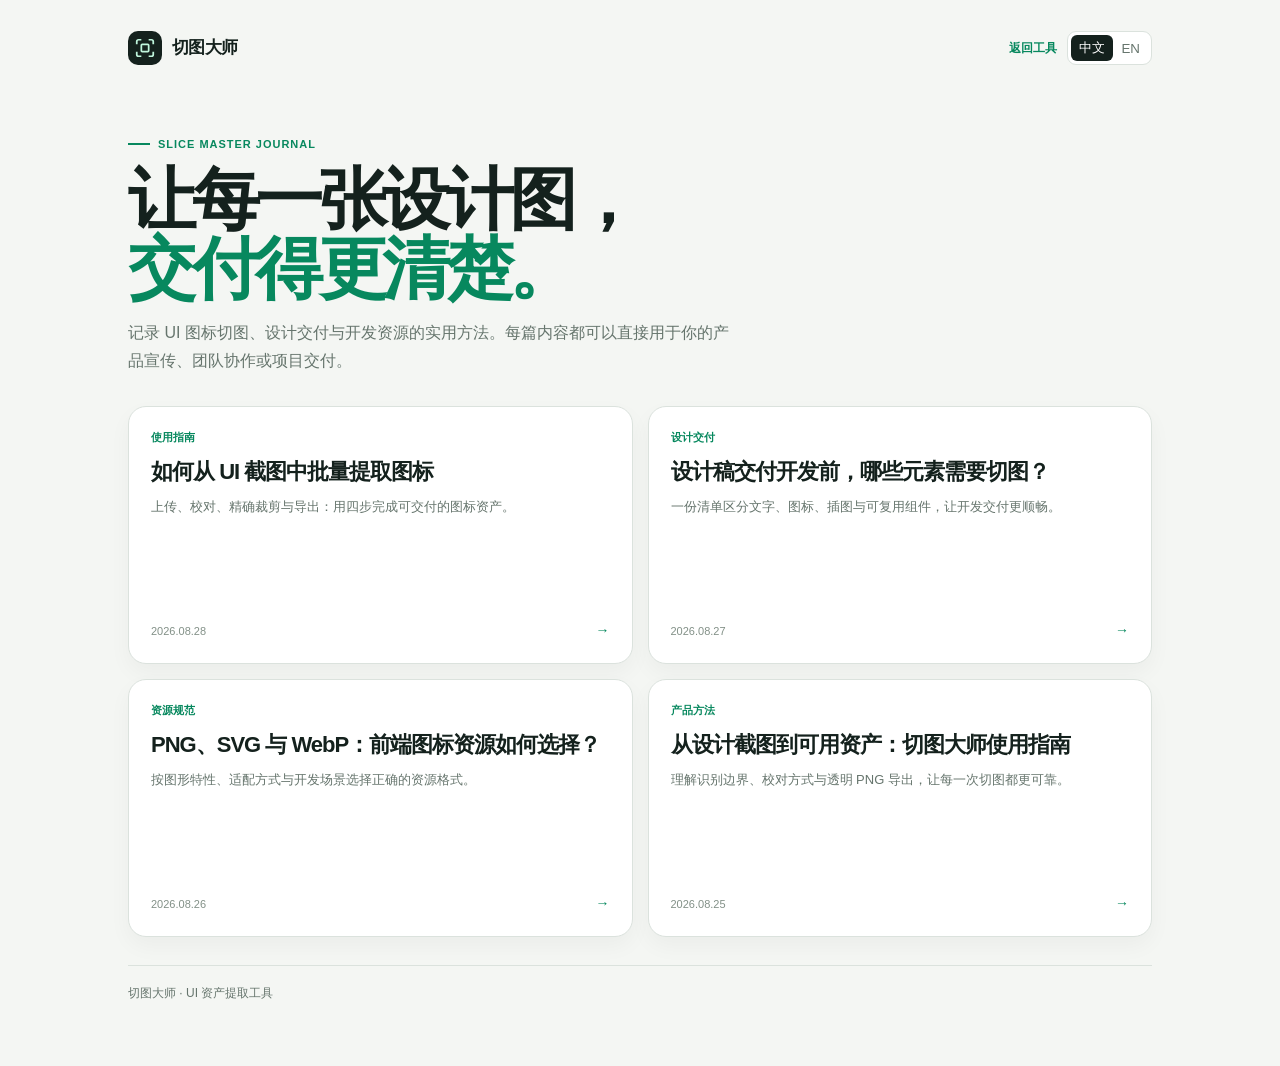
==== articles/index.html @ 2e82ef9b "Add Slice Master journal" ====
<!doctype html>
<html lang="zh-CN">
<head>
  <meta charset="utf-8">
  <meta name="viewport" content="width=device-width,initial-scale=1,viewport-fit=cover">
  <title>文章动态｜切图大师</title>
  <meta name="description" content="切图大师文章动态：UI 图标切图教程、设计交付技巧、资源规范与产品更新。">
  <meta name="robots" content="index,follow,max-image-preview:large">
  <meta name="theme-color" content="#14211d">
  <link rel="canonical" href="https://www.slicemaster.com.cn/articles/">
  <link rel="icon" type="image/svg+xml" href="/favicon.svg?v=2">
  <link rel="manifest" href="/site.webmanifest">
  <meta property="og:type" content="website"><meta property="og:site_name" content="切图大师 · Slice Master"><meta property="og:title" content="文章动态｜切图大师"><meta property="og:description" content="UI 图标切图教程、设计交付技巧、资源规范与产品更新。"><meta property="og:url" content="https://www.slicemaster.com.cn/articles/">
  <script type="application/ld+json">{"@context":"https://schema.org","@type":"Blog","name":"切图大师文章动态","url":"https://www.slicemaster.com.cn/articles/","inLanguage":"zh-CN","description":"关于 UI 图标切图、设计交付和开发资源的文章。"}</script>
  <style>
    :root{--ink:#14211d;--sub:#66756d;--bg:#f4f6f3;--surface:#fff;--line:#dbe2dd;--green:#07885e;--green-soft:#e3f7ed;--radius:18px;--shadow:0 18px 42px rgba(19,36,29,.08)}*{box-sizing:border-box}html{background:var(--bg)}body{margin:0;color:var(--ink);font:14px/1.5 Inter,"PingFang SC","Microsoft YaHei",Arial,sans-serif}a{color:inherit}.page{max-width:1080px;margin:0 auto;padding:24px 28px 64px}.topbar{height:48px;display:flex;align-items:center;justify-content:space-between;gap:18px}.brand,.tools{display:flex;align-items:center;gap:10px}.logo{width:34px;height:34px;border-radius:10px;background:var(--ink);display:grid;place-items:center;color:#bff5dc}.logo svg{width:22px;height:22px}.brand-name{font-weight:800;font-size:17px;letter-spacing:-.035em}.back{color:var(--green);font-size:12px;font-weight:800;text-decoration:none}.back:hover{text-decoration:underline;text-underline-offset:3px}.language{display:flex;padding:3px;border:1px solid var(--line);background:var(--surface);border-radius:9px}.language button{border:0;padding:4px 8px;border-radius:6px;background:transparent;color:var(--sub);font:700 12px inherit;cursor:pointer}.language button.active{background:var(--ink);color:#fff}.hero{padding:64px 0 32px;max-width:760px}.kicker{display:flex;align-items:center;gap:8px;color:var(--green);font-size:11px;font-weight:800;letter-spacing:.09em}.kicker:before{content:"";width:22px;height:2px;background:currentColor}.hero h1{margin:12px 0 0;font-size:clamp(38px,6vw,68px);line-height:1.02;letter-spacing:-.065em;text-wrap:balance}.hero h1 em{font-style:normal;color:var(--green)}.hero p{margin:16px 0 0;max-width:610px;color:var(--sub);font-size:16px;line-height:1.72;text-wrap:pretty}.posts{display:grid;grid-template-columns:repeat(2,minmax(0,1fr));gap:15px}.post{display:flex;flex-direction:column;min-height:258px;padding:22px;border:1px solid var(--line);border-radius:var(--radius);background:var(--surface);box-shadow:0 9px 22px rgba(19,36,29,.04);text-decoration:none}.post:hover{border-color:#92b5a4;box-shadow:var(--shadow)}.post-type{color:var(--green);font-size:11px;font-weight:800}.post h2{margin:12px 0 0;font-size:22px;line-height:1.28;letter-spacing:-.045em}.post p{margin:10px 0 0;color:var(--sub);font-size:13px;line-height:1.7}.post-meta{display:flex;justify-content:space-between;align-items:center;gap:8px;margin-top:auto;padding-top:21px;color:#829087;font-size:11px;font-variant-numeric:tabular-nums}.post-meta b{color:var(--green);font-size:14px}.footer{margin-top:28px;padding-top:18px;border-top:1px solid var(--line);color:var(--sub);font-size:12px}.local-en{display:none}html[lang="en"] .local-zh{display:none}html[lang="en"] .local-en{display:inline}html[lang="en"] .local-en.block{display:block}@media(max-width:620px){.page{padding:18px 16px 40px}.hero{padding:48px 0 27px}.hero h1{font-size:44px}.posts{grid-template-columns:1fr}.post{min-height:222px;padding:19px}.tools{gap:8px}}
  </style>
</head>
<body>
  <main class="page">
    <header class="topbar"><div class="brand"><span class="logo" aria-hidden="true"><svg viewBox="0 0 24 24" fill="none" stroke="currentColor" stroke-width="1.9"><path d="M8 3H5a2 2 0 0 0-2 2v3M16 3h3a2 2 0 0 1 2 2v3M21 16v3a2 2 0 0 1-2 2h-3M3 16v3a2 2 0 0 0 2 2h3"/><rect x="8" y="8" width="8" height="8" rx="1"/></svg></span><span class="brand-name" data-zh="切图大师" data-en="Slice Master">切图大师</span></div><div class="tools"><a class="back" href="/" data-zh="返回工具" data-en="Back to tool">返回工具</a><div class="language" aria-label="Language"><button class="active" data-lang="zh" aria-pressed="true">中文</button><button data-lang="en" aria-pressed="false">EN</button></div></div></header>
    <section class="hero"><span class="kicker">SLICE MASTER JOURNAL</span><h1 data-zh="让每一张设计图，<em>交付得更清楚。</em>" data-en="Make every design handoff <em>clearer.</em>">让每一张设计图，<em>交付得更清楚。</em></h1><p data-zh="记录 UI 图标切图、设计交付与开发资源的实用方法。每篇内容都可以直接用于你的产品宣传、团队协作或项目交付。" data-en="Practical notes on UI asset slicing, design handoff, and development assets for your next product release.">记录 UI 图标切图、设计交付与开发资源的实用方法。每篇内容都可以直接用于你的产品宣传、团队协作或项目交付。</p></section>
    <section class="posts" aria-label="文章列表">
      <a class="post" href="/articles/how-to-extract-icons/"><span class="post-type" data-zh="使用指南" data-en="Guide">使用指南</span><h2 data-zh="如何从 UI 截图中批量提取图标" data-en="How to extract icons from a UI screenshot">如何从 UI 截图中批量提取图标</h2><p data-zh="上传、校对、精确裁剪与导出：用四步完成可交付的图标资产。" data-en="Upload, review, crop precisely, and export developer-ready icon assets in four steps.">上传、校对、精确裁剪与导出：用四步完成可交付的图标资产。</p><span class="post-meta"><time datetime="2026-08-28">2026.08.28</time><b aria-hidden="true">→</b></span></a>
      <a class="post" href="/articles/design-handoff-assets/"><span class="post-type" data-zh="设计交付" data-en="Handoff">设计交付</span><h2 data-zh="设计稿交付开发前，哪些元素需要切图？" data-en="Which design elements should be exported?">设计稿交付开发前，哪些元素需要切图？</h2><p data-zh="一份清单区分文字、图标、插图与可复用组件，让开发交付更顺畅。" data-en="A checklist for text, icons, illustrations, and reusable UI keeps handoff smooth.">一份清单区分文字、图标、插图与可复用组件，让开发交付更顺畅。</p><span class="post-meta"><time datetime="2026-08-27">2026.08.27</time><b aria-hidden="true">→</b></span></a>
      <a class="post" href="/articles/png-svg-webp/"><span class="post-type" data-zh="资源规范" data-en="Assets">资源规范</span><h2 data-zh="PNG、SVG 与 WebP：前端图标资源如何选择？" data-en="PNG, SVG, or WebP: which asset format?">PNG、SVG 与 WebP：前端图标资源如何选择？</h2><p data-zh="按图形特性、适配方式与开发场景选择正确的资源格式。" data-en="Choose the right format for each visual and implementation scenario.">按图形特性、适配方式与开发场景选择正确的资源格式。</p><span class="post-meta"><time datetime="2026-08-26">2026.08.26</time><b aria-hidden="true">→</b></span></a>
      <a class="post" href="/articles/ui-screenshot-to-assets/"><span class="post-type" data-zh="产品方法" data-en="Workflow">产品方法</span><h2 data-zh="从设计截图到可用资产：切图大师使用指南" data-en="From screenshot to usable assets">从设计截图到可用资产：切图大师使用指南</h2><p data-zh="理解识别边界、校对方式与透明 PNG 导出，让每一次切图都更可靠。" data-en="Understand detection, review, and transparent PNG export for reliable results.">理解识别边界、校对方式与透明 PNG 导出，让每一次切图都更可靠。</p><span class="post-meta"><time datetime="2026-08-25">2026.08.25</time><b aria-hidden="true">→</b></span></a>
    </section>
    <footer class="footer"><span class="local-zh">切图大师 · UI 资产提取工具</span><span class="local-en">Slice Master · UI asset extraction tool</span></footer>
  </main>
  <script>
    (()=>{const root=document.documentElement;document.querySelectorAll('[data-lang]').forEach(button=>button.addEventListener('click',()=>{const lang=button.dataset.lang;root.lang=lang==='en'?'en':'zh-CN';document.querySelectorAll('[data-zh]').forEach(node=>{const value=node.dataset[lang==='en'?'en':'zh'];if(node.matches('h1'))node.innerHTML=value;else node.textContent=value});document.querySelectorAll('[data-lang]').forEach(item=>{const active=item===button;item.classList.toggle('active',active);item.setAttribute('aria-pressed',String(active))});document.title=lang==='en'?'Journal | Slice Master':'文章动态｜切图大师'}))})();
  </script>
  <script type="module" src="https://static.cloudflareinsights.com/beacon.min.js" data-cf-beacon='{"token": "0ecc2d96ddf94bfcadf8efe1738b34bf"}'></script>
</body>
</html>
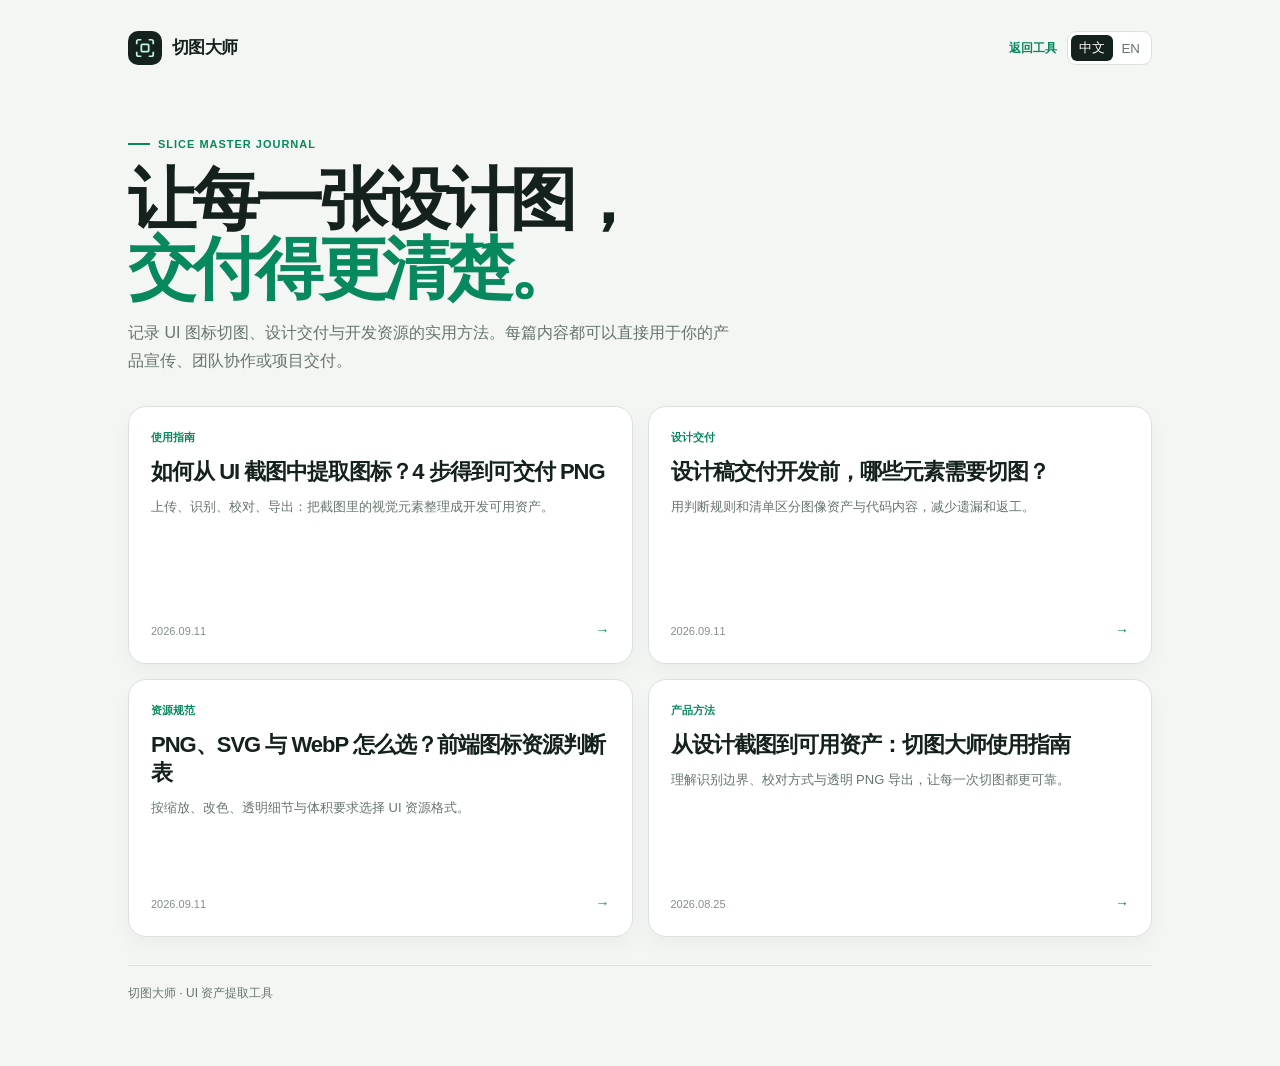
==== commit 34381fbb: "更新中英文文章结构与 AI 检索元数据" ====
--- a/articles/index.html
+++ b/articles/index.html
@@ -21,9 +21,9 @@
     <header class="topbar"><div class="brand"><span class="logo" aria-hidden="true"><svg viewBox="0 0 24 24" fill="none" stroke="currentColor" stroke-width="1.9"><path d="M8 3H5a2 2 0 0 0-2 2v3M16 3h3a2 2 0 0 1 2 2v3M21 16v3a2 2 0 0 1-2 2h-3M3 16v3a2 2 0 0 0 2 2h3"/><rect x="8" y="8" width="8" height="8" rx="1"/></svg></span><span class="brand-name" data-zh="切图大师" data-en="Slice Master">切图大师</span></div><div class="tools"><a class="back" href="/" data-zh="返回工具" data-en="Back to tool">返回工具</a><div class="language" aria-label="Language"><button class="active" data-lang="zh" aria-pressed="true">中文</button><button data-lang="en" aria-pressed="false">EN</button></div></div></header>
     <section class="hero"><span class="kicker">SLICE MASTER JOURNAL</span><h1 data-zh="让每一张设计图，<em>交付得更清楚。</em>" data-en="Make every design handoff <em>clearer.</em>">让每一张设计图，<em>交付得更清楚。</em></h1><p data-zh="记录 UI 图标切图、设计交付与开发资源的实用方法。每篇内容都可以直接用于你的产品宣传、团队协作或项目交付。" data-en="Practical notes on UI asset slicing, design handoff, and development assets for your next product release.">记录 UI 图标切图、设计交付与开发资源的实用方法。每篇内容都可以直接用于你的产品宣传、团队协作或项目交付。</p></section>
     <section class="posts" aria-label="文章列表">
-      <a class="post" href="/articles/how-to-extract-icons/"><span class="post-type" data-zh="使用指南" data-en="Guide">使用指南</span><h2 data-zh="如何从 UI 截图中批量提取图标" data-en="How to extract icons from a UI screenshot">如何从 UI 截图中批量提取图标</h2><p data-zh="上传、校对、精确裁剪与导出：用四步完成可交付的图标资产。" data-en="Upload, review, crop precisely, and export developer-ready icon assets in four steps.">上传、校对、精确裁剪与导出：用四步完成可交付的图标资产。</p><span class="post-meta"><time datetime="2026-08-28">2026.08.28</time><b aria-hidden="true">→</b></span></a>
-      <a class="post" href="/articles/design-handoff-assets/"><span class="post-type" data-zh="设计交付" data-en="Handoff">设计交付</span><h2 data-zh="设计稿交付开发前，哪些元素需要切图？" data-en="Which design elements should be exported?">设计稿交付开发前，哪些元素需要切图？</h2><p data-zh="一份清单区分文字、图标、插图与可复用组件，让开发交付更顺畅。" data-en="A checklist for text, icons, illustrations, and reusable UI keeps handoff smooth.">一份清单区分文字、图标、插图与可复用组件，让开发交付更顺畅。</p><span class="post-meta"><time datetime="2026-08-27">2026.08.27</time><b aria-hidden="true">→</b></span></a>
-      <a class="post" href="/articles/png-svg-webp/"><span class="post-type" data-zh="资源规范" data-en="Assets">资源规范</span><h2 data-zh="PNG、SVG 与 WebP：前端图标资源如何选择？" data-en="PNG, SVG, or WebP: which asset format?">PNG、SVG 与 WebP：前端图标资源如何选择？</h2><p data-zh="按图形特性、适配方式与开发场景选择正确的资源格式。" data-en="Choose the right format for each visual and implementation scenario.">按图形特性、适配方式与开发场景选择正确的资源格式。</p><span class="post-meta"><time datetime="2026-08-26">2026.08.26</time><b aria-hidden="true">→</b></span></a>
+      <a class="post" href="/articles/how-to-extract-icons/"><span class="post-type" data-zh="使用指南" data-en="Guide">使用指南</span><h2 data-zh="如何从 UI 截图中提取图标？4 步得到可交付 PNG" data-en="How to extract icons from a UI screenshot: 4 steps to clean PNGs">如何从 UI 截图中提取图标？4 步得到可交付 PNG</h2><p data-zh="上传、识别、校对、导出：把截图里的视觉元素整理成开发可用资产。" data-en="Upload, review candidates, correct boundaries, and export clean assets.">上传、识别、校对、导出：把截图里的视觉元素整理成开发可用资产。</p><span class="post-meta"><time datetime="2026-09-11">2026.09.11</time><b aria-hidden="true">→</b></span></a>
+      <a class="post" href="/articles/design-handoff-assets/"><span class="post-type" data-zh="设计交付" data-en="Handoff">设计交付</span><h2 data-zh="设计稿交付开发前，哪些元素需要切图？" data-en="Which design elements should be exported?">设计稿交付开发前，哪些元素需要切图？</h2><p data-zh="用判断规则和清单区分图像资产与代码内容，减少遗漏和返工。" data-en="Use a decision rule and checklist to reduce missing assets and rework.">用判断规则和清单区分图像资产与代码内容，减少遗漏和返工。</p><span class="post-meta"><time datetime="2026-09-11">2026.09.11</time><b aria-hidden="true">→</b></span></a>
+      <a class="post" href="/articles/png-svg-webp/"><span class="post-type" data-zh="资源规范" data-en="Assets">资源规范</span><h2 data-zh="PNG、SVG 与 WebP 怎么选？前端图标资源判断表" data-en="PNG, SVG, or WebP? A practical format guide for UI assets">PNG、SVG 与 WebP 怎么选？前端图标资源判断表</h2><p data-zh="按缩放、改色、透明细节与体积要求选择 UI 资源格式。" data-en="Choose formats by scaling, recolouring, transparency, and transfer size.">按缩放、改色、透明细节与体积要求选择 UI 资源格式。</p><span class="post-meta"><time datetime="2026-09-11">2026.09.11</time><b aria-hidden="true">→</b></span></a>
       <a class="post" href="/articles/ui-screenshot-to-assets/"><span class="post-type" data-zh="产品方法" data-en="Workflow">产品方法</span><h2 data-zh="从设计截图到可用资产：切图大师使用指南" data-en="From screenshot to usable assets">从设计截图到可用资产：切图大师使用指南</h2><p data-zh="理解识别边界、校对方式与透明 PNG 导出，让每一次切图都更可靠。" data-en="Understand detection, review, and transparent PNG export for reliable results.">理解识别边界、校对方式与透明 PNG 导出，让每一次切图都更可靠。</p><span class="post-meta"><time datetime="2026-08-25">2026.08.25</time><b aria-hidden="true">→</b></span></a>
     </section>
     <footer class="footer"><span class="local-zh">切图大师 · UI 资产提取工具</span><span class="local-en">Slice Master · UI asset extraction tool</span></footer>
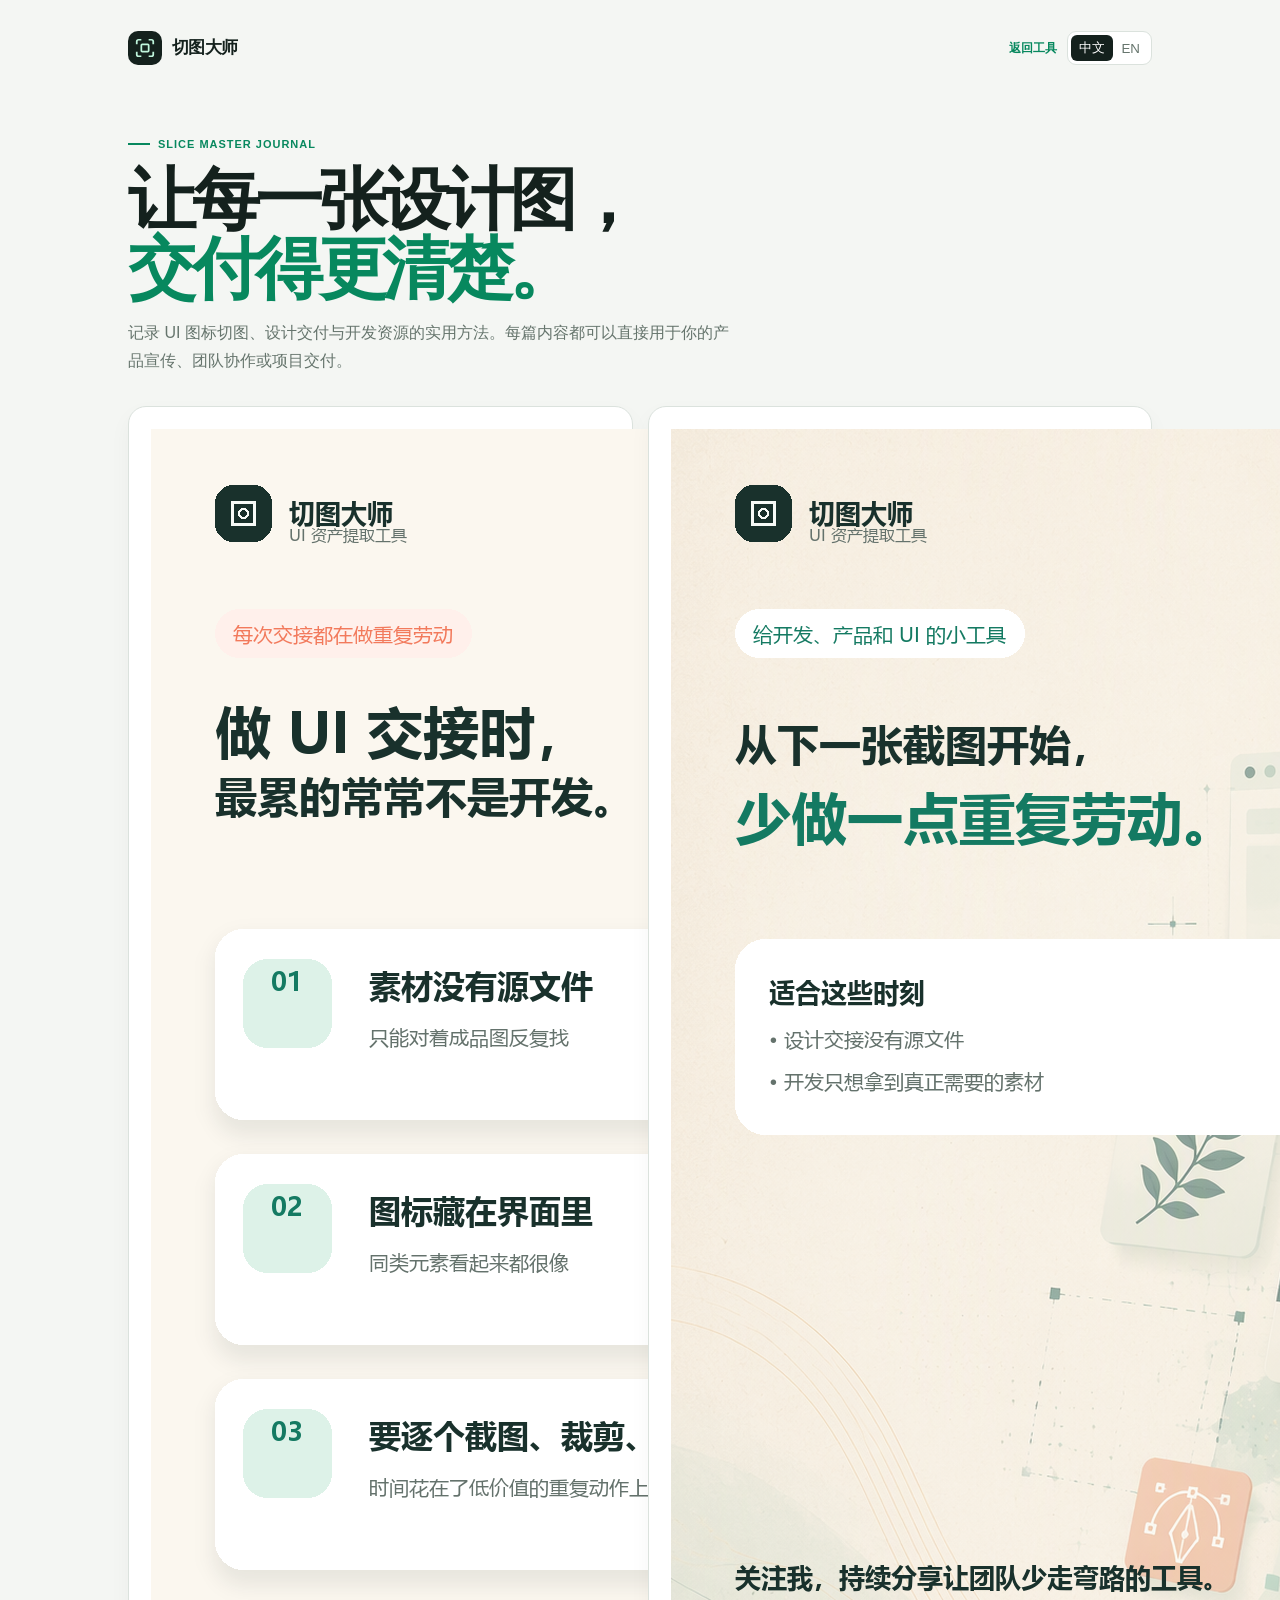
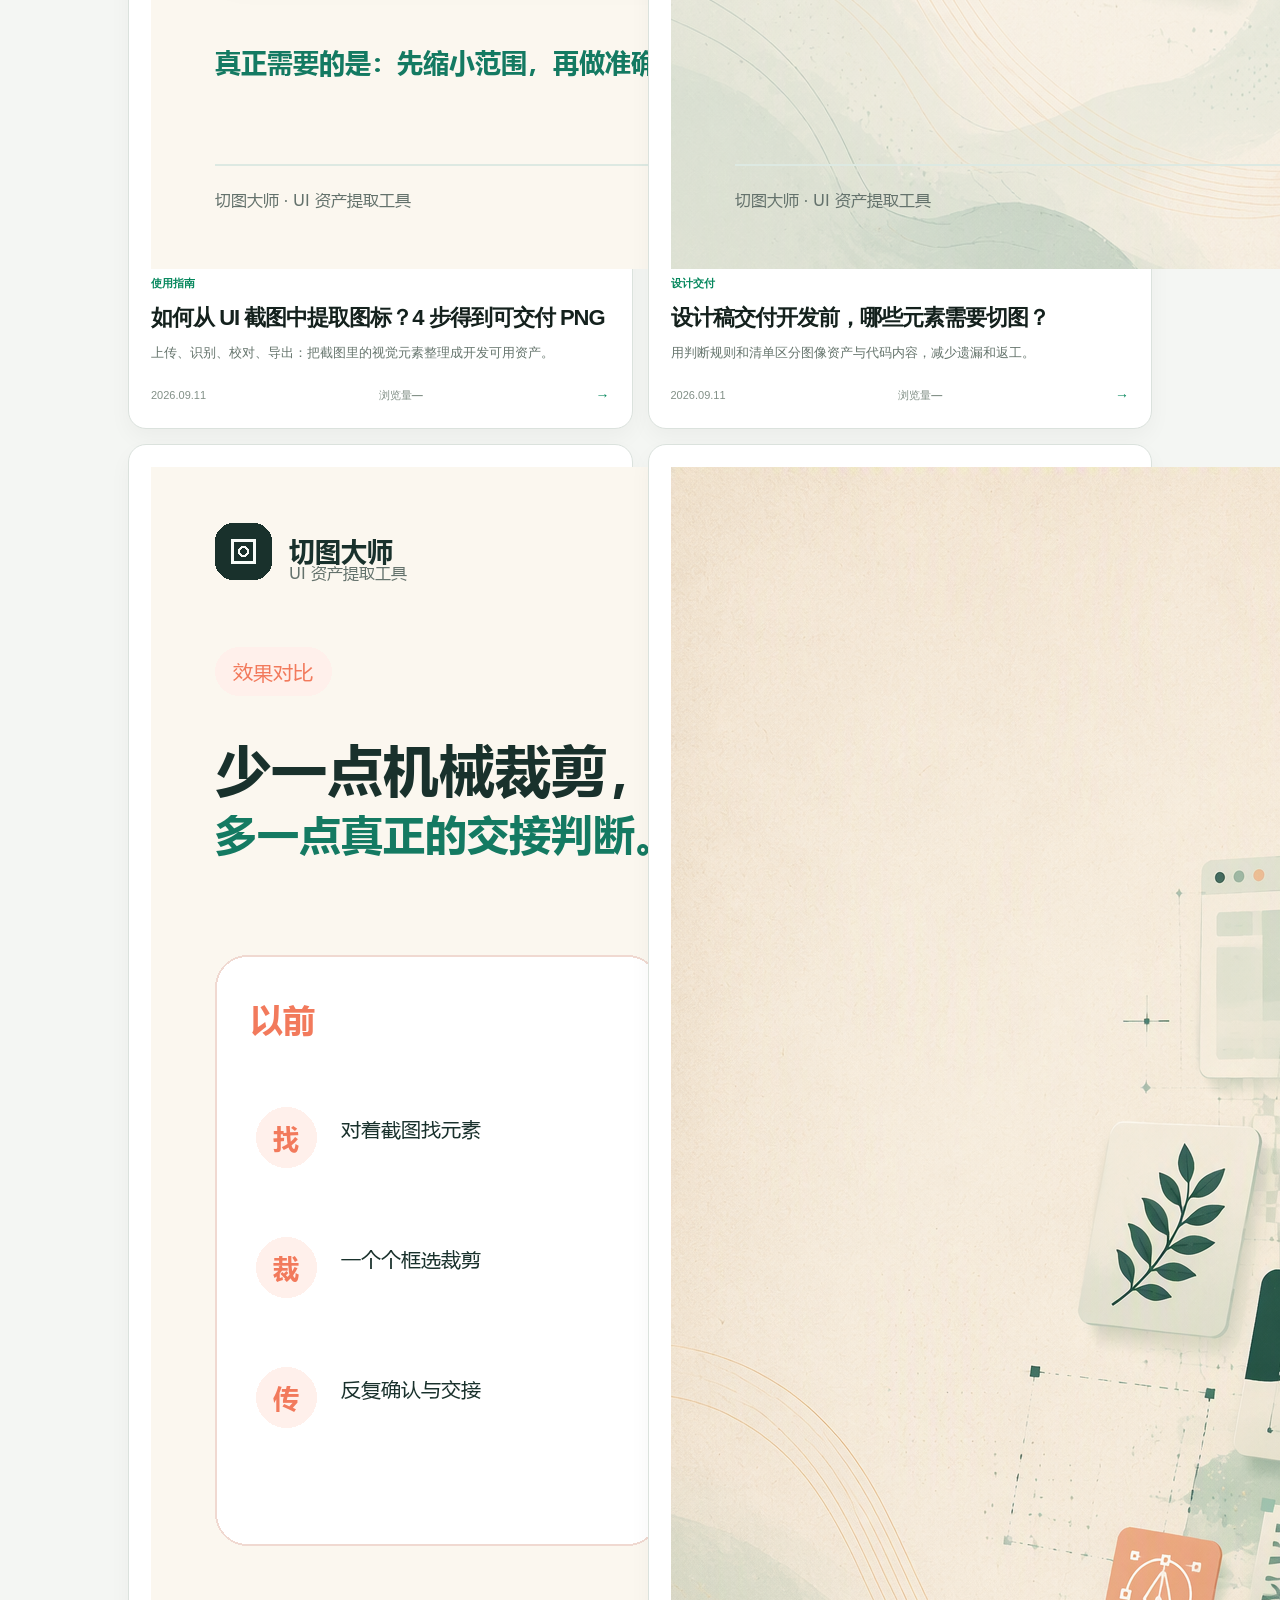
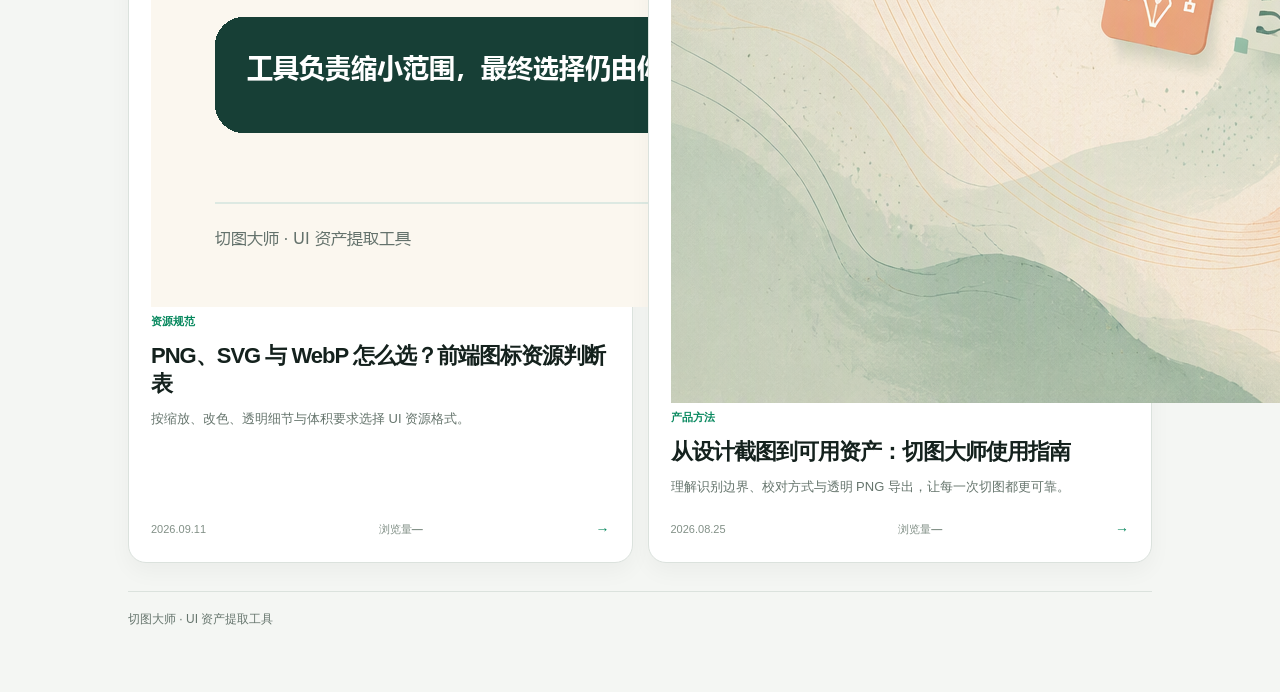
==== commit 449bb22d: "为文章增加封面与浏览量统计" ====
--- a/articles/index.html
+++ b/articles/index.html
@@ -21,16 +21,17 @@
     <header class="topbar"><div class="brand"><span class="logo" aria-hidden="true"><svg viewBox="0 0 24 24" fill="none" stroke="currentColor" stroke-width="1.9"><path d="M8 3H5a2 2 0 0 0-2 2v3M16 3h3a2 2 0 0 1 2 2v3M21 16v3a2 2 0 0 1-2 2h-3M3 16v3a2 2 0 0 0 2 2h3"/><rect x="8" y="8" width="8" height="8" rx="1"/></svg></span><span class="brand-name" data-zh="切图大师" data-en="Slice Master">切图大师</span></div><div class="tools"><a class="back" href="/" data-zh="返回工具" data-en="Back to tool">返回工具</a><div class="language" aria-label="Language"><button class="active" data-lang="zh" aria-pressed="true">中文</button><button data-lang="en" aria-pressed="false">EN</button></div></div></header>
     <section class="hero"><span class="kicker">SLICE MASTER JOURNAL</span><h1 data-zh="让每一张设计图，<em>交付得更清楚。</em>" data-en="Make every design handoff <em>clearer.</em>">让每一张设计图，<em>交付得更清楚。</em></h1><p data-zh="记录 UI 图标切图、设计交付与开发资源的实用方法。每篇内容都可以直接用于你的产品宣传、团队协作或项目交付。" data-en="Practical notes on UI asset slicing, design handoff, and development assets for your next product release.">记录 UI 图标切图、设计交付与开发资源的实用方法。每篇内容都可以直接用于你的产品宣传、团队协作或项目交付。</p></section>
     <section class="posts" aria-label="文章列表">
-      <a class="post" href="/articles/how-to-extract-icons/"><span class="post-type" data-zh="使用指南" data-en="Guide">使用指南</span><h2 data-zh="如何从 UI 截图中提取图标？4 步得到可交付 PNG" data-en="How to extract icons from a UI screenshot: 4 steps to clean PNGs">如何从 UI 截图中提取图标？4 步得到可交付 PNG</h2><p data-zh="上传、识别、校对、导出：把截图里的视觉元素整理成开发可用资产。" data-en="Upload, review candidates, correct boundaries, and export clean assets.">上传、识别、校对、导出：把截图里的视觉元素整理成开发可用资产。</p><span class="post-meta"><time datetime="2026-09-11">2026.09.11</time><b aria-hidden="true">→</b></span></a>
-      <a class="post" href="/articles/design-handoff-assets/"><span class="post-type" data-zh="设计交付" data-en="Handoff">设计交付</span><h2 data-zh="设计稿交付开发前，哪些元素需要切图？" data-en="Which design elements should be exported?">设计稿交付开发前，哪些元素需要切图？</h2><p data-zh="用判断规则和清单区分图像资产与代码内容，减少遗漏和返工。" data-en="Use a decision rule and checklist to reduce missing assets and rework.">用判断规则和清单区分图像资产与代码内容，减少遗漏和返工。</p><span class="post-meta"><time datetime="2026-09-11">2026.09.11</time><b aria-hidden="true">→</b></span></a>
-      <a class="post" href="/articles/png-svg-webp/"><span class="post-type" data-zh="资源规范" data-en="Assets">资源规范</span><h2 data-zh="PNG、SVG 与 WebP 怎么选？前端图标资源判断表" data-en="PNG, SVG, or WebP? A practical format guide for UI assets">PNG、SVG 与 WebP 怎么选？前端图标资源判断表</h2><p data-zh="按缩放、改色、透明细节与体积要求选择 UI 资源格式。" data-en="Choose formats by scaling, recolouring, transparency, and transfer size.">按缩放、改色、透明细节与体积要求选择 UI 资源格式。</p><span class="post-meta"><time datetime="2026-09-11">2026.09.11</time><b aria-hidden="true">→</b></span></a>
-      <a class="post" href="/articles/ui-screenshot-to-assets/"><span class="post-type" data-zh="产品方法" data-en="Workflow">产品方法</span><h2 data-zh="从设计截图到可用资产：切图大师使用指南" data-en="From screenshot to usable assets">从设计截图到可用资产：切图大师使用指南</h2><p data-zh="理解识别边界、校对方式与透明 PNG 导出，让每一次切图都更可靠。" data-en="Understand detection, review, and transparent PNG export for reliable results.">理解识别边界、校对方式与透明 PNG 导出，让每一次切图都更可靠。</p><span class="post-meta"><time datetime="2026-08-25">2026.08.25</time><b aria-hidden="true">→</b></span></a>
+      <a class="post" href="/articles/how-to-extract-icons/"><span class="post-cover"><img src="/assets/marketing-review-flow.png" alt="如何从 UI 截图中提取图标的文章封面"></span><span class="post-type" data-zh="使用指南" data-en="Guide">使用指南</span><h2 data-zh="如何从 UI 截图中提取图标？4 步得到可交付 PNG" data-en="How to extract icons from a UI screenshot: 4 steps to clean PNGs">如何从 UI 截图中提取图标？4 步得到可交付 PNG</h2><p data-zh="上传、识别、校对、导出：把截图里的视觉元素整理成开发可用资产。" data-en="Upload, review candidates, correct boundaries, and export clean assets.">上传、识别、校对、导出：把截图里的视觉元素整理成开发可用资产。</p><span class="post-meta"><time datetime="2026-09-11">2026.09.11</time><span class="post-views" data-article-views="how-to-extract-icons" data-view-mode="lookup"><span class="local-zh">浏览量</span><span class="local-en">Views</span><strong data-view-count>—</strong></span><b aria-hidden="true">→</b></span></a>
+      <a class="post" href="/articles/design-handoff-assets/"><span class="post-cover"><img src="/assets/marketing-handoff-context.png" alt="设计稿交付开发前资产判断文章封面"></span><span class="post-type" data-zh="设计交付" data-en="Handoff">设计交付</span><h2 data-zh="设计稿交付开发前，哪些元素需要切图？" data-en="Which design elements should be exported?">设计稿交付开发前，哪些元素需要切图？</h2><p data-zh="用判断规则和清单区分图像资产与代码内容，减少遗漏和返工。" data-en="Use a decision rule and checklist to reduce missing assets and rework.">用判断规则和清单区分图像资产与代码内容，减少遗漏和返工。</p><span class="post-meta"><time datetime="2026-09-11">2026.09.11</time><span class="post-views" data-article-views="design-handoff-assets" data-view-mode="lookup"><span class="local-zh">浏览量</span><span class="local-en">Views</span><strong data-view-count>—</strong></span><b aria-hidden="true">→</b></span></a>
+      <a class="post" href="/articles/png-svg-webp/"><span class="post-cover"><img src="/assets/marketing-format-compare.png" alt="PNG SVG WebP 资源格式判断文章封面"></span><span class="post-type" data-zh="资源规范" data-en="Assets">资源规范</span><h2 data-zh="PNG、SVG 与 WebP 怎么选？前端图标资源判断表" data-en="PNG, SVG, or WebP? A practical format guide for UI assets">PNG、SVG 与 WebP 怎么选？前端图标资源判断表</h2><p data-zh="按缩放、改色、透明细节与体积要求选择 UI 资源格式。" data-en="Choose formats by scaling, recolouring, transparency, and transfer size.">按缩放、改色、透明细节与体积要求选择 UI 资源格式。</p><span class="post-meta"><time datetime="2026-09-11">2026.09.11</time><span class="post-views" data-article-views="png-svg-webp" data-view-mode="lookup"><span class="local-zh">浏览量</span><span class="local-en">Views</span><strong data-view-count>—</strong></span><b aria-hidden="true">→</b></span></a>
+      <a class="post" href="/articles/ui-screenshot-to-assets/"><span class="post-cover"><img src="/assets/marketing-abstract-asset.png" alt="从设计截图到可用资产文章封面"></span><span class="post-type" data-zh="产品方法" data-en="Workflow">产品方法</span><h2 data-zh="从设计截图到可用资产：切图大师使用指南" data-en="From screenshot to usable assets">从设计截图到可用资产：切图大师使用指南</h2><p data-zh="理解识别边界、校对方式与透明 PNG 导出，让每一次切图都更可靠。" data-en="Understand detection, review, and transparent PNG export for reliable results.">理解识别边界、校对方式与透明 PNG 导出，让每一次切图都更可靠。</p><span class="post-meta"><time datetime="2026-08-25">2026.08.25</time><span class="post-views" data-article-views="ui-screenshot-to-assets" data-view-mode="lookup"><span class="local-zh">浏览量</span><span class="local-en">Views</span><strong data-view-count>—</strong></span><b aria-hidden="true">→</b></span></a>
     </section>
     <footer class="footer"><span class="local-zh">切图大师 · UI 资产提取工具</span><span class="local-en">Slice Master · UI asset extraction tool</span></footer>
   </main>
   <script>
     (()=>{const root=document.documentElement;document.querySelectorAll('[data-lang]').forEach(button=>button.addEventListener('click',()=>{const lang=button.dataset.lang;root.lang=lang==='en'?'en':'zh-CN';document.querySelectorAll('[data-zh]').forEach(node=>{const value=node.dataset[lang==='en'?'en':'zh'];if(node.matches('h1'))node.innerHTML=value;else node.textContent=value});document.querySelectorAll('[data-lang]').forEach(item=>{const active=item===button;item.classList.toggle('active',active);item.setAttribute('aria-pressed',String(active))});document.title=lang==='en'?'Journal | Slice Master':'文章动态｜切图大师'}))})();
   </script>
+  <script src="/articles/article-metrics.js" defer></script>
   <script type="module" src="https://static.cloudflareinsights.com/beacon.min.js" data-cf-beacon='{"token": "0ecc2d96ddf94bfcadf8efe1738b34bf"}'></script>
 </body>
 </html>
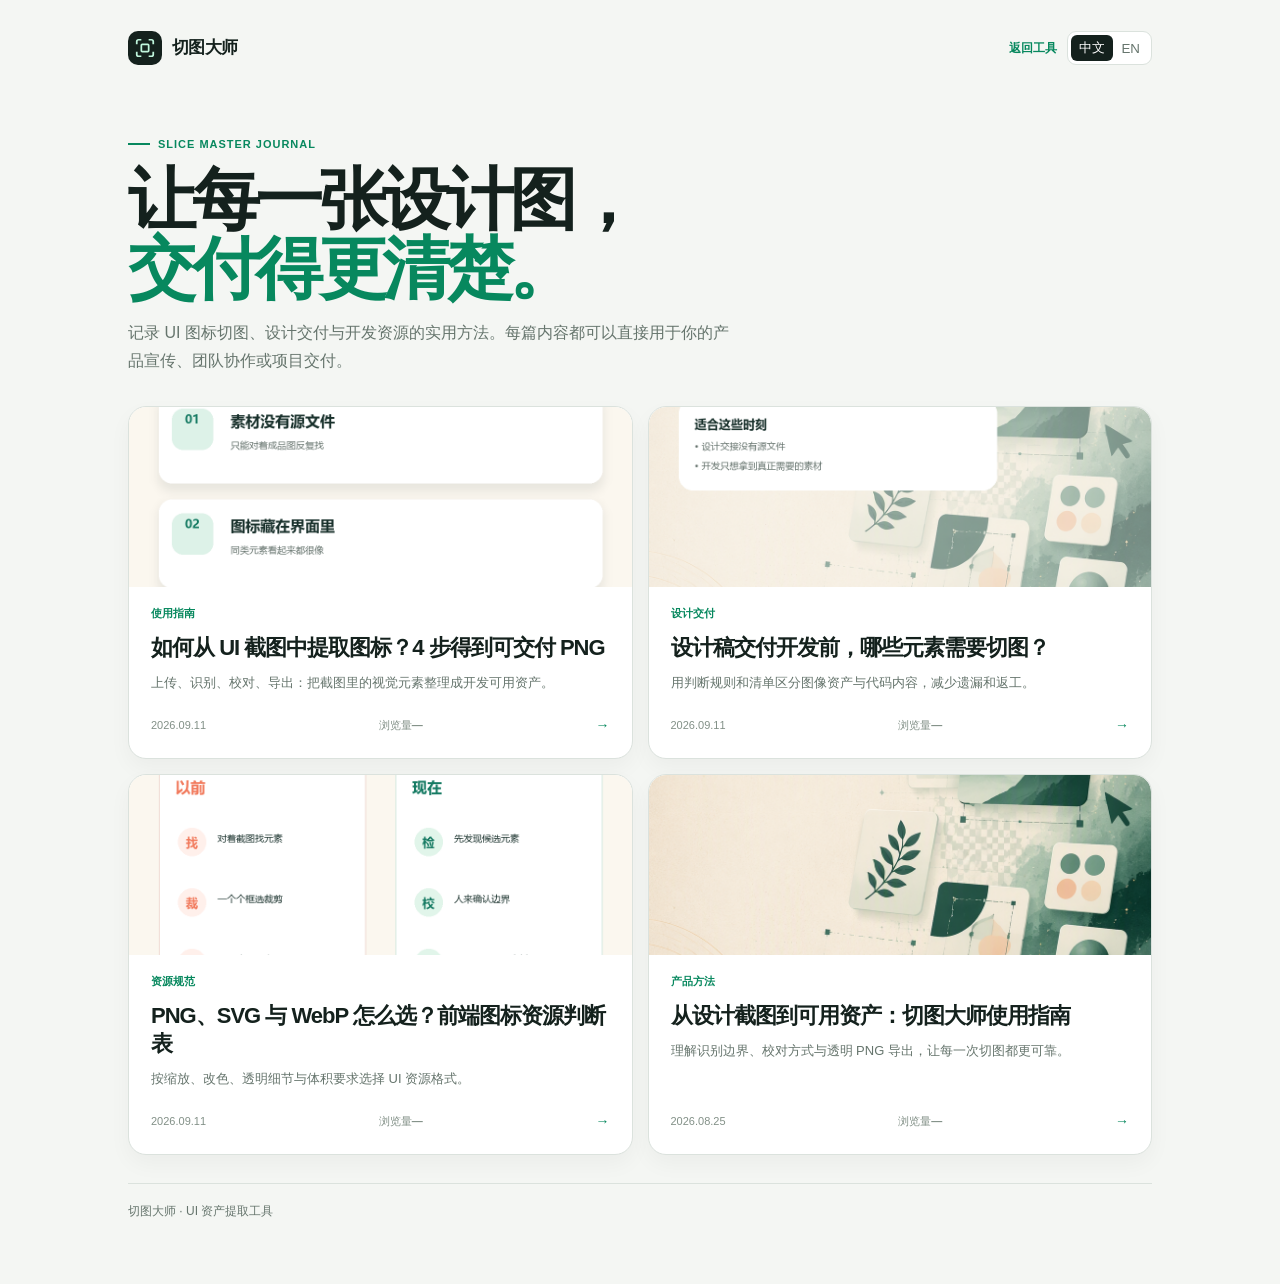
==== commit c4048756: "修复文章封面溢出" ====
--- a/articles/index.html
+++ b/articles/index.html
@@ -14,6 +14,13 @@
   <script type="application/ld+json">{"@context":"https://schema.org","@type":"Blog","name":"切图大师文章动态","url":"https://www.slicemaster.com.cn/articles/","inLanguage":"zh-CN","description":"关于 UI 图标切图、设计交付和开发资源的文章。"}</script>
   <style>
     :root{--ink:#14211d;--sub:#66756d;--bg:#f4f6f3;--surface:#fff;--line:#dbe2dd;--green:#07885e;--green-soft:#e3f7ed;--radius:18px;--shadow:0 18px 42px rgba(19,36,29,.08)}*{box-sizing:border-box}html{background:var(--bg)}body{margin:0;color:var(--ink);font:14px/1.5 Inter,"PingFang SC","Microsoft YaHei",Arial,sans-serif}a{color:inherit}.page{max-width:1080px;margin:0 auto;padding:24px 28px 64px}.topbar{height:48px;display:flex;align-items:center;justify-content:space-between;gap:18px}.brand,.tools{display:flex;align-items:center;gap:10px}.logo{width:34px;height:34px;border-radius:10px;background:var(--ink);display:grid;place-items:center;color:#bff5dc}.logo svg{width:22px;height:22px}.brand-name{font-weight:800;font-size:17px;letter-spacing:-.035em}.back{color:var(--green);font-size:12px;font-weight:800;text-decoration:none}.back:hover{text-decoration:underline;text-underline-offset:3px}.language{display:flex;padding:3px;border:1px solid var(--line);background:var(--surface);border-radius:9px}.language button{border:0;padding:4px 8px;border-radius:6px;background:transparent;color:var(--sub);font:700 12px inherit;cursor:pointer}.language button.active{background:var(--ink);color:#fff}.hero{padding:64px 0 32px;max-width:760px}.kicker{display:flex;align-items:center;gap:8px;color:var(--green);font-size:11px;font-weight:800;letter-spacing:.09em}.kicker:before{content:"";width:22px;height:2px;background:currentColor}.hero h1{margin:12px 0 0;font-size:clamp(38px,6vw,68px);line-height:1.02;letter-spacing:-.065em;text-wrap:balance}.hero h1 em{font-style:normal;color:var(--green)}.hero p{margin:16px 0 0;max-width:610px;color:var(--sub);font-size:16px;line-height:1.72;text-wrap:pretty}.posts{display:grid;grid-template-columns:repeat(2,minmax(0,1fr));gap:15px}.post{display:flex;flex-direction:column;min-height:258px;padding:22px;border:1px solid var(--line);border-radius:var(--radius);background:var(--surface);box-shadow:0 9px 22px rgba(19,36,29,.04);text-decoration:none}.post:hover{border-color:#92b5a4;box-shadow:var(--shadow)}.post-type{color:var(--green);font-size:11px;font-weight:800}.post h2{margin:12px 0 0;font-size:22px;line-height:1.28;letter-spacing:-.045em}.post p{margin:10px 0 0;color:var(--sub);font-size:13px;line-height:1.7}.post-meta{display:flex;justify-content:space-between;align-items:center;gap:8px;margin-top:auto;padding-top:21px;color:#829087;font-size:11px;font-variant-numeric:tabular-nums}.post-meta b{color:var(--green);font-size:14px}.footer{margin-top:28px;padding-top:18px;border-top:1px solid var(--line);color:var(--sub);font-size:12px}.local-en{display:none}html[lang="en"] .local-zh{display:none}html[lang="en"] .local-en{display:inline}html[lang="en"] .local-en.block{display:block}@media(max-width:620px){.page{padding:18px 16px 40px}.hero{padding:48px 0 27px}.hero h1{font-size:44px}.posts{grid-template-columns:1fr}.post{min-height:222px;padding:19px}.tools{gap:8px}}
+  </style>
+  <style>
+    /* Article covers stay inside the card even when the source artwork is large. */
+    .post{overflow:hidden}
+    .post-cover{display:block;overflow:hidden;width:calc(100% + 44px);margin:-22px -22px 18px;border-radius:17px 17px 0 0;background:#eff5f1}
+    .post-cover img{display:block;width:100%;max-width:100%;height:180px;object-fit:cover;object-position:center}
+    @media(max-width:620px){.post-cover{width:calc(100% + 38px);margin:-19px -19px 16px}.post-cover img{height:160px}}
   </style>
 </head>
 <body>
